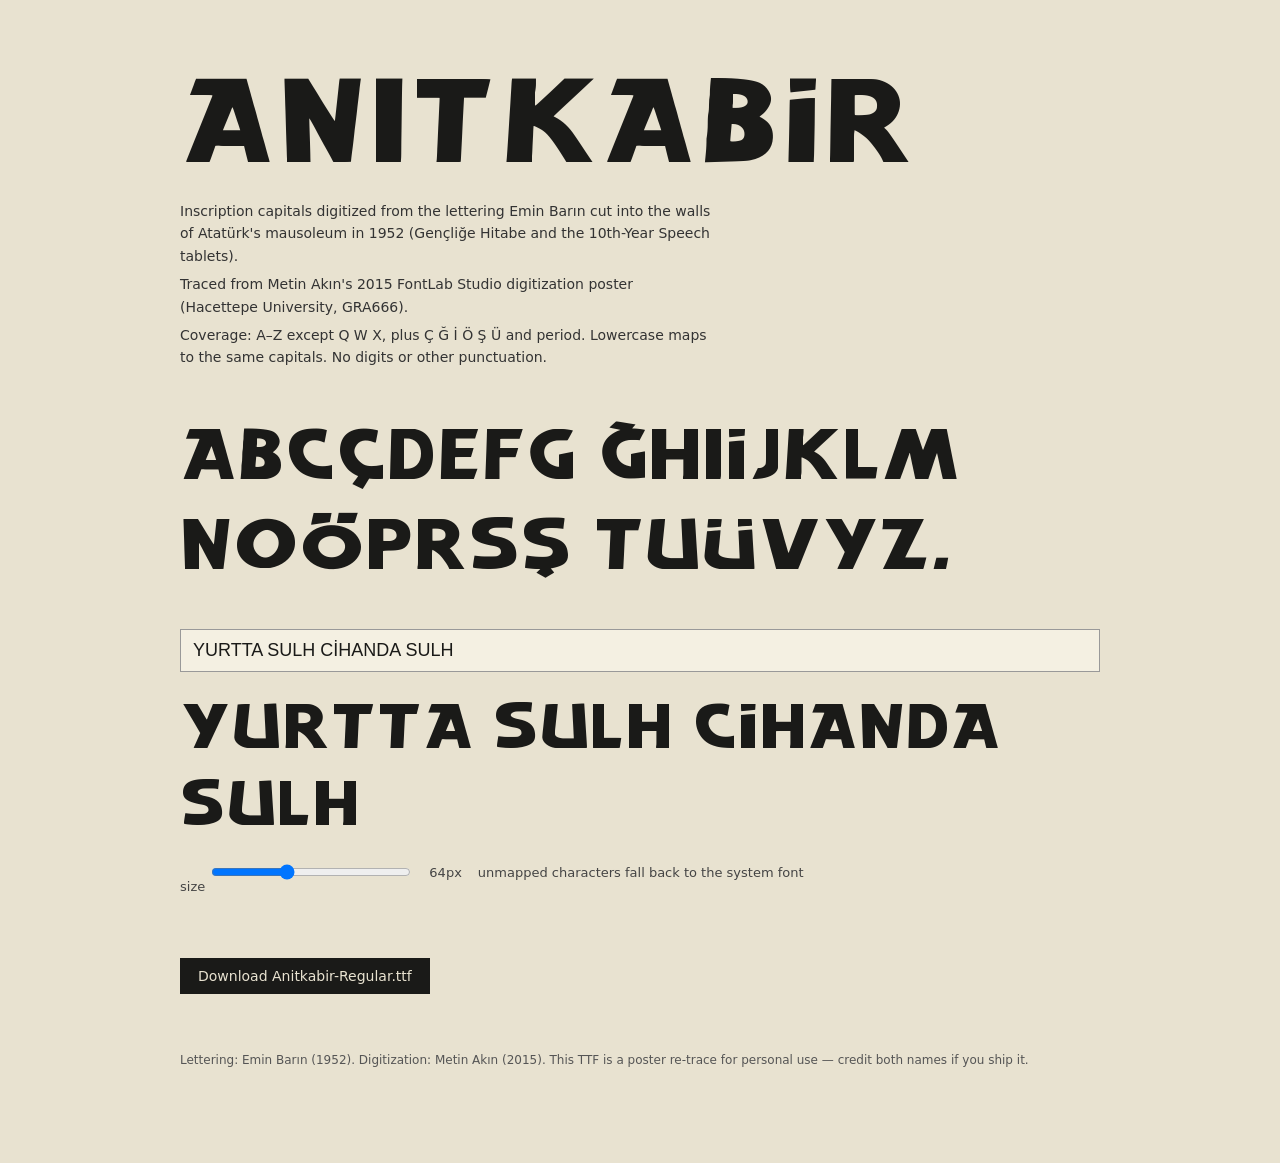
==== anitkabir/index.html @ 0dedbf35 "anitkabir: font showcase page + traced TTF" ====
<!doctype html>
<html lang="en">
<head>
<meta charset="utf-8">
<meta name="viewport" content="width=device-width, initial-scale=1">
<title>Anıtkabir — inscription typeface</title>
<style>
  @font-face {
    font-family: 'Anitkabir';
    src: url('Anitkabir-Regular.ttf') format('truetype');
    font-weight: normal;
    font-style: normal;
    font-display: swap;
  }
  * { box-sizing: border-box; }
  body {
    margin: 0;
    background: #e8e2d0;
    color: #1a1a18;
    font-family: ui-sans-serif, system-ui, Helvetica, Arial, sans-serif;
  }
  main { max-width: 960px; margin: 0 auto; padding: 48px 20px 80px; }
  h1 {
    font-family: 'Anitkabir', serif;
    font-weight: normal;
    font-size: clamp(56px, 10vw, 120px);
    margin: 0 0 8px;
    letter-spacing: 0.02em;
  }
  .meta { font-size: 14px; line-height: 1.6; max-width: 60ch; color: #333; }
  .meta p { margin: 6px 0; }
  .specimen {
    font-family: 'Anitkabir', serif;
    font-size: clamp(34px, 6vw, 72px);
    line-height: 1.25;
    margin: 40px 0;
    word-break: break-all;
  }
  .tester { margin: 40px 0; }
  .tester input {
    width: 100%;
    font-size: 18px;
    padding: 10px 12px;
    border: 1px solid #999;
    background: #f4f0e2;
    color: #1a1a18;
  }
  .tester .out {
    font-family: 'Anitkabir', serif;
    font-size: 64px;
    margin-top: 16px;
    min-height: 90px;
    word-break: break-word;
    line-height: 1.2;
  }
  .row { display: flex; gap: 16px; align-items: center; margin-top: 10px; font-size: 13px; color: #444; flex-wrap: wrap; }
  .row input[type=range] { width: 200px; }
  a.dl {
    display: inline-block;
    margin-top: 24px;
    padding: 10px 18px;
    background: #1a1a18;
    color: #e8e2d0;
    text-decoration: none;
    font-size: 14px;
  }
  footer { margin-top: 56px; font-size: 12px; color: #555; line-height: 1.7; }
  code { background: #ddd6c2; padding: 1px 5px; }
</style>
</head>
<body>
<main>
  <h1>ANITKABİR</h1>
  <div class="meta">
    <p>Inscription capitals digitized from the lettering Emin Barın cut into the walls of
    Atatürk's mausoleum in 1952 (Gençliğe Hitabe and the 10th-Year Speech tablets).</p>
    <p>Traced from Metin Akın's 2015 FontLab Studio digitization poster
    (Hacettepe University, GRA666).</p>
    <p>Coverage: A–Z except Q W X, plus Ç Ğ İ Ö Ş Ü and period.
    Lowercase maps to the same capitals. No digits or other punctuation.</p>
  </div>

  <div class="specimen">ABCÇDEFG ĞHIİJKLM<br>NOÖPRSŞ TUÜVYZ.</div>

  <div class="tester">
    <input id="t" type="text" value="YURTTA SULH CİHANDA SULH" autocomplete="off" spellcheck="false">
    <div class="out" id="o">YURTTA SULH CİHANDA SULH</div>
    <div class="row">
      <label>size <input id="s" type="range" min="24" max="140" value="64"></label>
      <span id="sv">64px</span>
      <span>unmapped characters fall back to the system font</span>
    </div>
  </div>

  <a class="dl" href="Anitkabir-Regular.ttf" download>Download Anitkabir-Regular.ttf</a>

  <footer>
    <p>Lettering: Emin Barın (1952). Digitization: Metin Akın (2015).
    This TTF is a poster re-trace for personal use — credit both names if you ship it.</p>
  </footer>
</main>
<script>
  const t = document.getElementById('t'), o = document.getElementById('o'),
        s = document.getElementById('s'), sv = document.getElementById('sv');
  t.addEventListener('input', () => o.textContent = t.value || ' ');
  s.addEventListener('input', () => { o.style.fontSize = s.value + 'px'; sv.textContent = s.value + 'px'; });
</script>
</body>
</html>
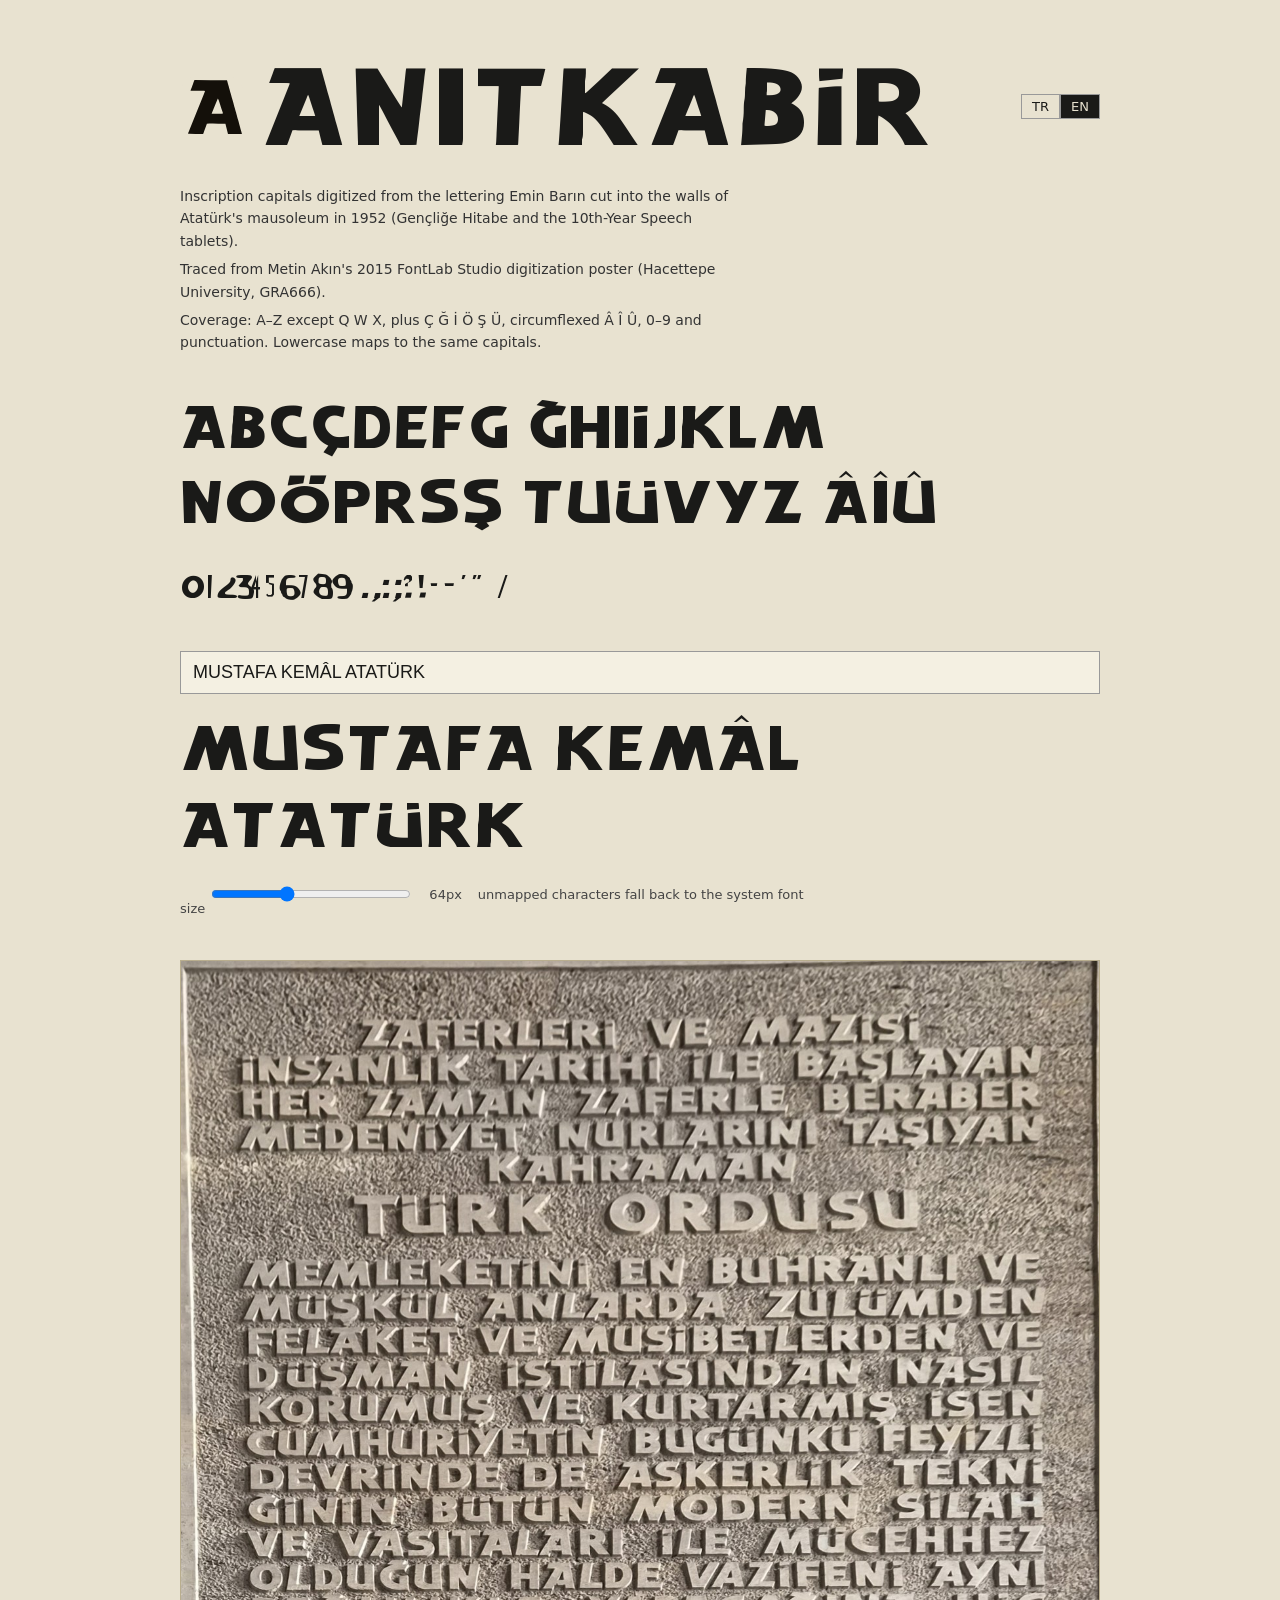
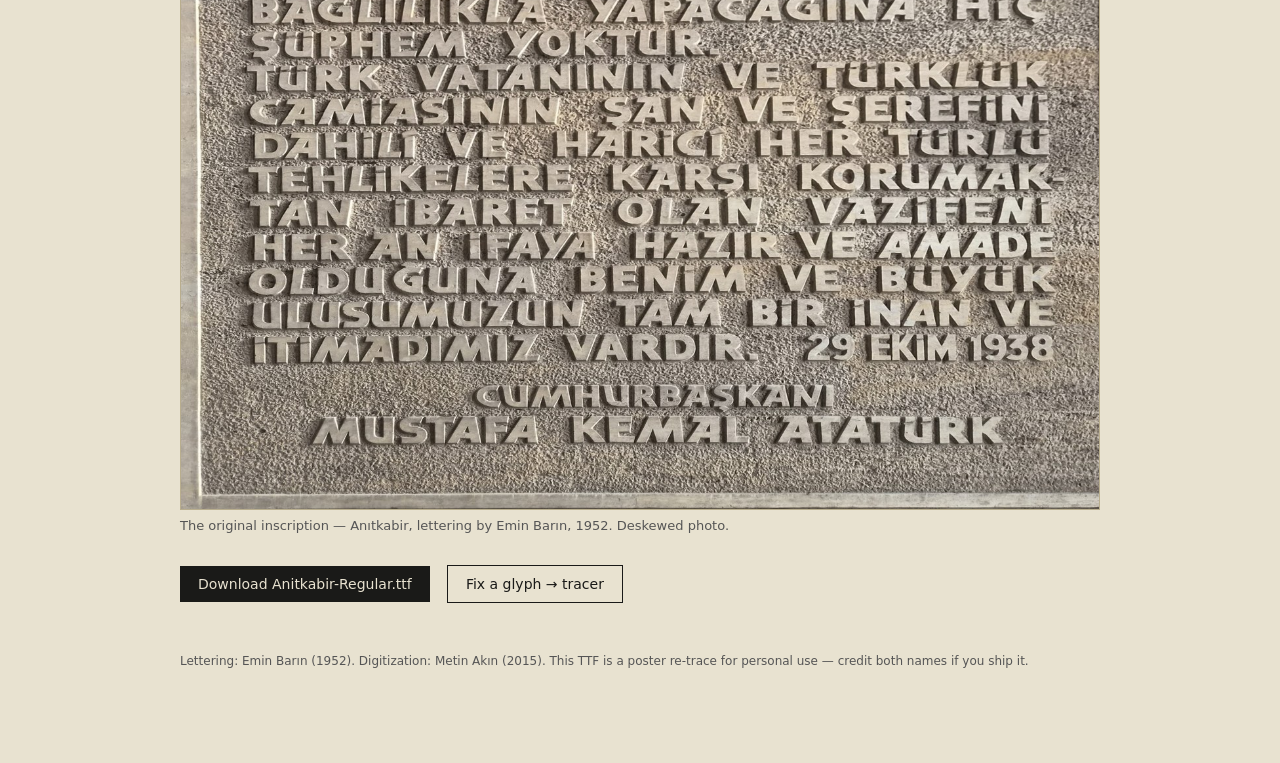
==== commit 22149330: "anitkabir: şapkalı letters, punctuation, digits, TR/EN page, tracer, tablet photo" ====
--- a/anitkabir/index.html
+++ b/anitkabir/index.html
@@ -1,9 +1,10 @@
 <!doctype html>
-<html lang="en">
+<html lang="tr">
 <head>
 <meta charset="utf-8">
 <meta name="viewport" content="width=device-width, initial-scale=1">
-<title>Anıtkabir — inscription typeface</title>
+<title>Anıtkabir — kitabe yazısı</title>
+<link rel="icon" type="image/svg+xml" href="logo.svg">
 <style>
   @font-face {
     font-family: 'Anitkabir';
@@ -19,24 +20,33 @@
     color: #1a1a18;
     font-family: ui-sans-serif, system-ui, Helvetica, Arial, sans-serif;
   }
-  main { max-width: 960px; margin: 0 auto; padding: 48px 20px 80px; }
+  main { max-width: 960px; margin: 0 auto; padding: 40px 20px 80px; }
+  header { display: flex; align-items: center; gap: 16px; }
+  header img.mark { width: 64px; height: 60px; }
+  .lang { margin-left: auto; font-size: 13px; }
+  .lang button {
+    background: none; border: 1px solid #999; padding: 4px 10px;
+    cursor: pointer; font: inherit; color: #1a1a18;
+  }
+  .lang button.on { background: #1a1a18; color: #e8e2d0; }
   h1 {
     font-family: 'Anitkabir', serif;
     font-weight: normal;
-    font-size: clamp(56px, 10vw, 120px);
-    margin: 0 0 8px;
+    font-size: clamp(56px, 10vw, 110px);
+    margin: 0;
     letter-spacing: 0.02em;
   }
-  .meta { font-size: 14px; line-height: 1.6; max-width: 60ch; color: #333; }
+  .meta { font-size: 14px; line-height: 1.6; max-width: 62ch; color: #333; margin-top: 12px; }
   .meta p { margin: 6px 0; }
   .specimen {
     font-family: 'Anitkabir', serif;
-    font-size: clamp(34px, 6vw, 72px);
+    font-size: clamp(30px, 5.4vw, 60px);
     line-height: 1.25;
-    margin: 40px 0;
+    margin: 36px 0;
     word-break: break-all;
   }
-  .tester { margin: 40px 0; }
+  .specimen .punct { font-size: 0.55em; }
+  .tester { margin: 36px 0; }
   .tester input {
     width: 100%;
     font-size: 18px;
@@ -55,7 +65,10 @@
   }
   .row { display: flex; gap: 16px; align-items: center; margin-top: 10px; font-size: 13px; color: #444; flex-wrap: wrap; }
   .row input[type=range] { width: 200px; }
-  a.dl {
+  figure { margin: 44px 0 8px; }
+  figure img { width: 100%; border: 1px solid #b9ae8e; display: block; }
+  figcaption { font-size: 13px; color: #555; margin-top: 8px; }
+  a.dl, a.ed {
     display: inline-block;
     margin-top: 24px;
     padding: 10px 18px;
@@ -64,46 +77,99 @@
     text-decoration: none;
     font-size: 14px;
   }
-  footer { margin-top: 56px; font-size: 12px; color: #555; line-height: 1.7; }
-  code { background: #ddd6c2; padding: 1px 5px; }
+  a.ed { background: none; color: #1a1a18; border: 1px solid #1a1a18; margin-left: 12px; }
+  footer { margin-top: 48px; font-size: 12px; color: #555; line-height: 1.7; }
 </style>
 </head>
 <body>
 <main>
-  <h1>ANITKABİR</h1>
+  <header>
+    <img class="mark" src="logo.svg" alt="Anıtkabir A">
+    <h1>ANITKABİR</h1>
+    <div class="lang">
+      <button id="btn-tr" class="on">TR</button><button id="btn-en">EN</button>
+    </div>
+  </header>
   <div class="meta">
-    <p>Inscription capitals digitized from the lettering Emin Barın cut into the walls of
-    Atatürk's mausoleum in 1952 (Gençliğe Hitabe and the 10th-Year Speech tablets).</p>
-    <p>Traced from Metin Akın's 2015 FontLab Studio digitization poster
-    (Hacettepe University, GRA666).</p>
-    <p>Coverage: A–Z except Q W X, plus Ç Ğ İ Ö Ş Ü and period.
-    Lowercase maps to the same capitals. No digits or other punctuation.</p>
+    <p data-i18n="intro"></p>
+    <p data-i18n="trace"></p>
+    <p data-i18n="cov"></p>
   </div>
 
-  <div class="specimen">ABCÇDEFG ĞHIİJKLM<br>NOÖPRSŞ TUÜVYZ.</div>
+  <div class="specimen">ABCÇDEFG ĞHIİJKLM<br>NOÖPRSŞ TUÜVYZ ÂÎÛ<br><span class="punct">0123456789 .,:;?!-–'" /</span></div>
 
   <div class="tester">
-    <input id="t" type="text" value="YURTTA SULH CİHANDA SULH" autocomplete="off" spellcheck="false">
-    <div class="out" id="o">YURTTA SULH CİHANDA SULH</div>
+    <input id="t" type="text" autocomplete="off" spellcheck="false">
+    <div class="out" id="o"></div>
     <div class="row">
-      <label>size <input id="s" type="range" min="24" max="140" value="64"></label>
+      <label><span data-i18n="size"></span> <input id="s" type="range" min="24" max="140" value="64"></label>
       <span id="sv">64px</span>
-      <span>unmapped characters fall back to the system font</span>
+      <span data-i18n="fallback"></span>
     </div>
   </div>
 
-  <a class="dl" href="Anitkabir-Regular.ttf" download>Download Anitkabir-Regular.ttf</a>
+  <figure>
+    <img src="tablet.jpg" alt="" data-i18n-alt="imgalt">
+    <figcaption data-i18n="caption"></figcaption>
+  </figure>
+
+  <a class="dl" href="Anitkabir-Regular.ttf" download data-i18n="dl"></a>
+  <a class="ed" href="editor/" data-i18n="ed"></a>
 
   <footer>
-    <p>Lettering: Emin Barın (1952). Digitization: Metin Akın (2015).
-    This TTF is a poster re-trace for personal use — credit both names if you ship it.</p>
+    <p data-i18n="credit"></p>
   </footer>
 </main>
 <script>
-  const t = document.getElementById('t'), o = document.getElementById('o'),
-        s = document.getElementById('s'), sv = document.getElementById('sv');
-  t.addEventListener('input', () => o.textContent = t.value || ' ');
-  s.addEventListener('input', () => { o.style.fontSize = s.value + 'px'; sv.textContent = s.value + 'px'; });
+const I18N = {
+  tr: {
+    doc: 'Kitabe yazısı',
+    intro: "1952'de Emin Barın'ın Anıtkabir duvarlarına işlediği kitabe harflerinden sayısallaştırılmış büyük harf fontu (Gençliğe Hitabe ve Onuncu Yıl Nutku tabletleri).",
+    trace: "Metin Akın'ın 2015 FontLab Studio dijitalleştirme posterinden izlendi (Hacettepe Üniversitesi, GRA666).",
+    cov: "Kapsam: Q W X dışında A–Z, ayrıca Ç Ğ İ Ö Ş Ü, şapkalı Â Î Û, 0–9 ve noktalama işaretleri. Küçük harfler aynı büyük harflere eşlenir.",
+    size: 'boyut',
+    fallback: 'tanımsız karakterler sistem fontuna düşer',
+    caption: 'Özgün kitabe — Anıtkabir, Emin Barın, 1952. Fontta İ ile Â şapkası taş üzerinden modellendi.',
+    imgalt: 'Anıtkabir kitabesi, perspektif düzeltilmiş fotoğraf',
+    dl: 'Anitkabir-Regular.ttf indir',
+    ed: 'Bir harfi düzelt → tracer',
+    credit: 'Harf çizimi: Emin Barın (1952). Sayısallaştırma: Metin Akın (2015). Bu TTF poster üzerinden izlenmiştir — kişisel kullanım için; yayınlarsanız iki ismi de anın.',
+    ph: 'YURTTA SULH CİHANDA SULH'
+  },
+  en: {
+    doc: 'Inscription typeface',
+    intro: "Inscription capitals digitized from the lettering Emin Barın cut into the walls of Atatürk's mausoleum in 1952 (Gençliğe Hitabe and the 10th-Year Speech tablets).",
+    trace: "Traced from Metin Akın's 2015 FontLab Studio digitization poster (Hacettepe University, GRA666).",
+    cov: "Coverage: A–Z except Q W X, plus Ç Ğ İ Ö Ş Ü, circumflexed Â Î Û, 0–9 and punctuation. Lowercase maps to the same capitals.",
+    size: 'size',
+    fallback: 'unmapped characters fall back to the system font',
+    caption: 'The original inscription — Anıtkabir, lettering by Emin Barın, 1952. Deskewed photo.',
+    imgalt: 'The Anıtkabir inscription, perspective-corrected photo',
+    dl: 'Download Anitkabir-Regular.ttf',
+    ed: 'Fix a glyph → tracer',
+    credit: 'Lettering: Emin Barın (1952). Digitization: Metin Akın (2015). This TTF is a poster re-trace for personal use — credit both names if you ship it.',
+    ph: 'MUSTAFA KEMÂL ATATÜRK'
+  }
+};
+const t = document.getElementById('t'), o = document.getElementById('o'),
+      s = document.getElementById('s'), sv = document.getElementById('sv');
+function setLang(l) {
+  document.documentElement.lang = l;
+  document.title = 'Anıtkabir — ' + I18N[l].doc;
+  document.querySelectorAll('[data-i18n]').forEach(e => e.textContent = I18N[l][e.dataset.i18n]);
+  document.querySelectorAll('[data-i18n-alt]').forEach(e => e.alt = I18N[l][e.dataset.i18nAlt]);
+  document.getElementById('btn-tr').classList.toggle('on', l === 'tr');
+  document.getElementById('btn-en').classList.toggle('on', l === 'en');
+  if (!t.dataset.typed) { t.value = I18N[l].ph; o.textContent = I18N[l].ph; }
+  try { localStorage.aklang = l; } catch(e) {}
+}
+document.getElementById('btn-tr').onclick = () => setLang('tr');
+document.getElementById('btn-en').onclick = () => setLang('en');
+t.addEventListener('input', () => { t.dataset.typed = 1; o.textContent = t.value || ' '; });
+s.addEventListener('input', () => { o.style.fontSize = s.value + 'px'; sv.textContent = s.value + 'px'; });
+let l = 'tr';
+try { l = localStorage.aklang || (navigator.language || '').startsWith('en') && 'en' || 'tr'; } catch(e) {}
+setLang(l);
 </script>
 </body>
 </html>
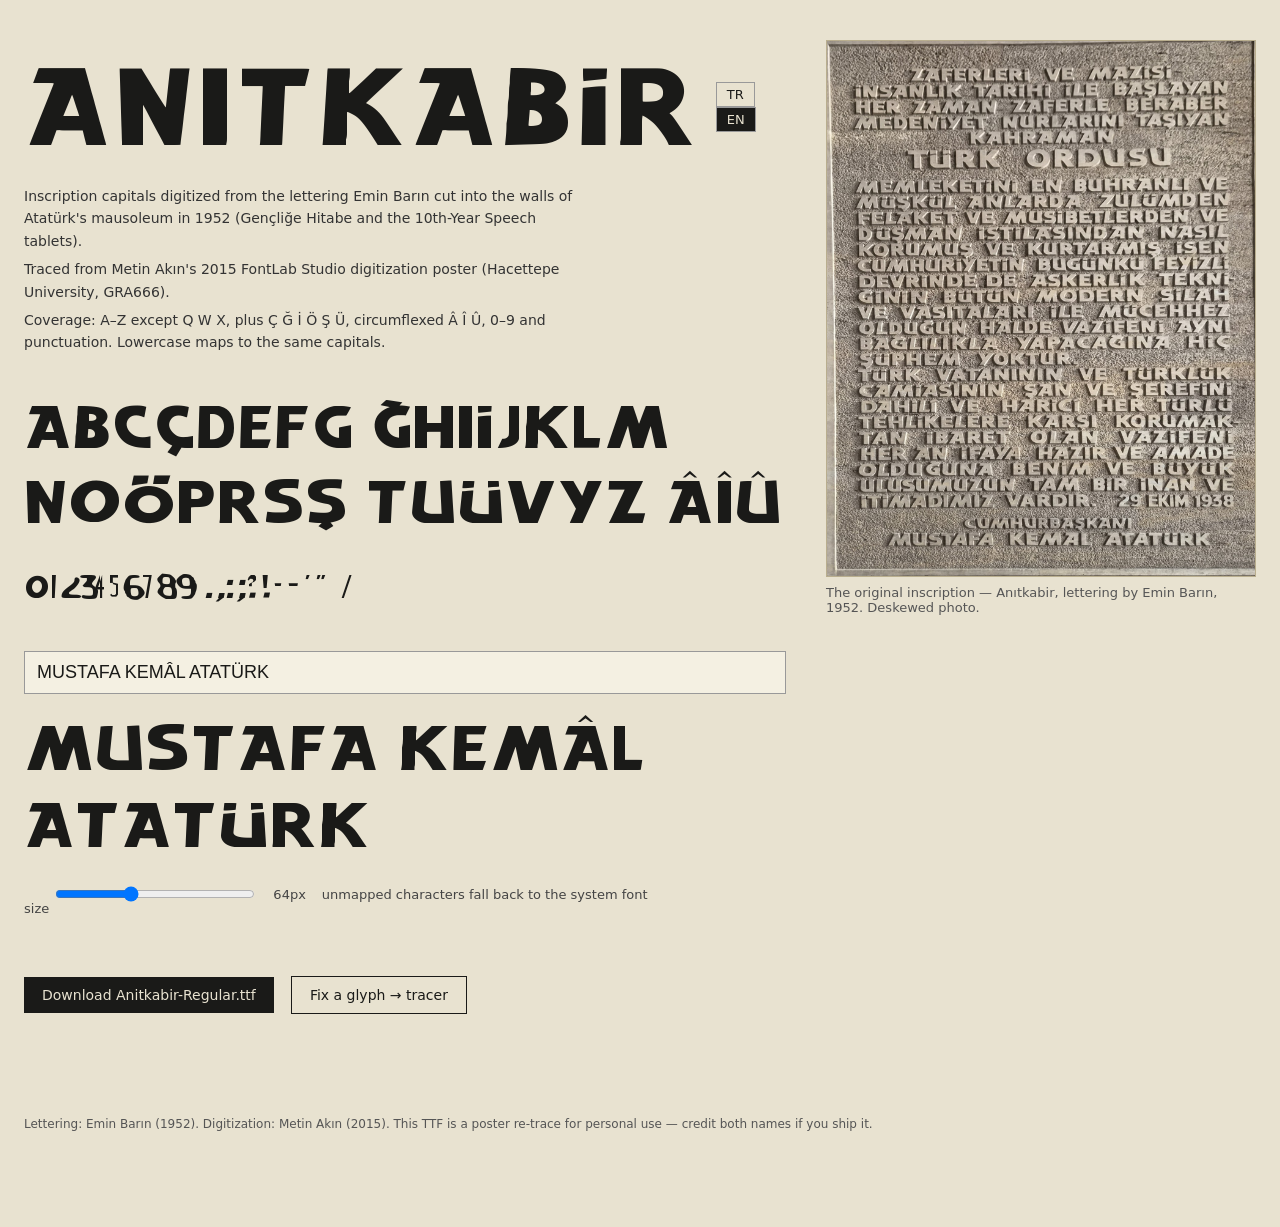
==== commit c3428210: "anitkabir: drop header logo; two-column layout (content | tablet photo)" ====
--- a/anitkabir/index.html
+++ b/anitkabir/index.html
@@ -20,9 +20,10 @@
     color: #1a1a18;
     font-family: ui-sans-serif, system-ui, Helvetica, Arial, sans-serif;
   }
-  main { max-width: 960px; margin: 0 auto; padding: 40px 20px 80px; }
+  main { max-width: 1360px; margin: 0 auto; padding: 40px 24px 80px;
+         display: grid; grid-template-columns: minmax(0,1fr) 430px; gap: 40px; }
+  @media (max-width: 940px) { main { grid-template-columns: 1fr; } }
   header { display: flex; align-items: center; gap: 16px; }
-  header img.mark { width: 64px; height: 60px; }
   .lang { margin-left: auto; font-size: 13px; }
   .lang button {
     background: none; border: 1px solid #999; padding: 4px 10px;
@@ -65,7 +66,8 @@
   }
   .row { display: flex; gap: 16px; align-items: center; margin-top: 10px; font-size: 13px; color: #444; flex-wrap: wrap; }
   .row input[type=range] { width: 200px; }
-  figure { margin: 44px 0 8px; }
+  figure { margin: 0; }
+  figure img { position: sticky; top: 24px; }
   figure img { width: 100%; border: 1px solid #b9ae8e; display: block; }
   figcaption { font-size: 13px; color: #555; margin-top: 8px; }
   a.dl, a.ed {
@@ -78,13 +80,13 @@
     font-size: 14px;
   }
   a.ed { background: none; color: #1a1a18; border: 1px solid #1a1a18; margin-left: 12px; }
-  footer { margin-top: 48px; font-size: 12px; color: #555; line-height: 1.7; }
+  footer { margin-top: 48px; font-size: 12px; color: #555; line-height: 1.7; grid-column: 1/-1; }
 </style>
 </head>
 <body>
 <main>
+  <div class="col">
   <header>
-    <img class="mark" src="logo.svg" alt="Anıtkabir A">
     <h1>ANITKABİR</h1>
     <div class="lang">
       <button id="btn-tr" class="on">TR</button><button id="btn-en">EN</button>
@@ -108,13 +110,14 @@
     </div>
   </div>
 
+  <a class="dl" href="Anitkabir-Regular.ttf" download data-i18n="dl"></a>
+  <a class="ed" href="/fonteditor/?set=anitkabir" data-i18n="ed"></a>
+  </div>
+
   <figure>
     <img src="tablet.jpg" alt="" data-i18n-alt="imgalt">
     <figcaption data-i18n="caption"></figcaption>
   </figure>
-
-  <a class="dl" href="Anitkabir-Regular.ttf" download data-i18n="dl"></a>
-  <a class="ed" href="editor/" data-i18n="ed"></a>
 
   <footer>
     <p data-i18n="credit"></p>
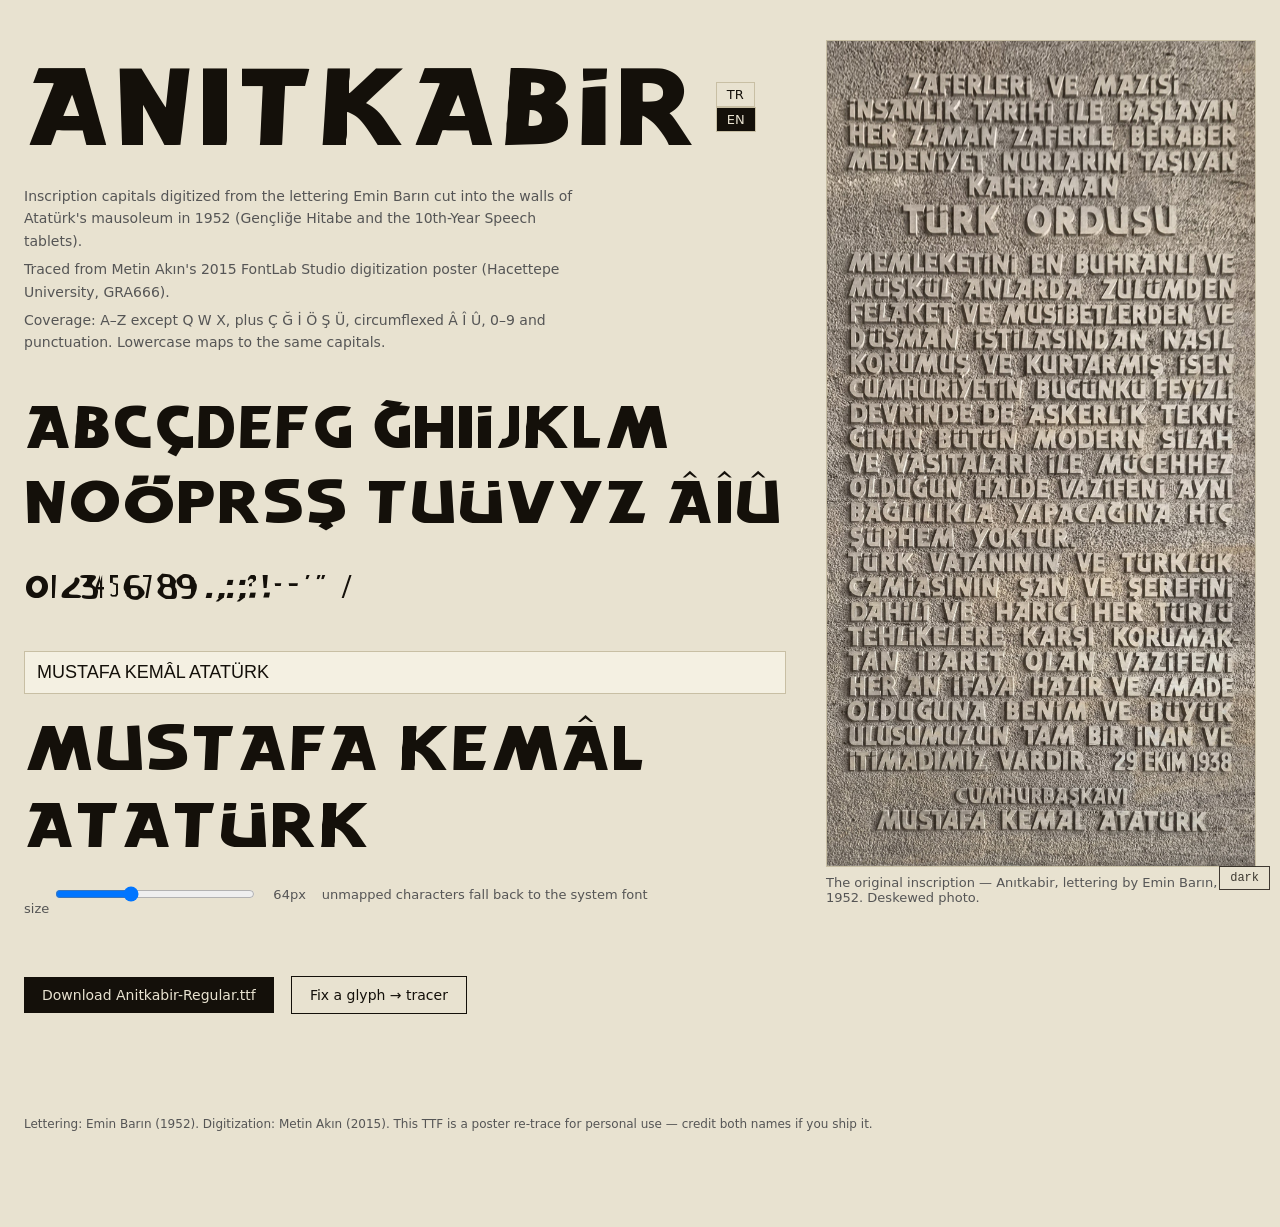
==== commit 43b43e8a: "shared UI framework + dark mode across apps - shared/ui.css: design tokens (bg/ink/line/acc/panel + " ====
--- a/anitkabir/index.html
+++ b/anitkabir/index.html
@@ -5,6 +5,8 @@
 <meta name="viewport" content="width=device-width, initial-scale=1">
 <title>Anıtkabir — kitabe yazısı</title>
 <link rel="icon" type="image/svg+xml" href="logo.svg">
+<link rel="stylesheet" href="/shared/ui.css">
+<script src="/shared/ui.js"></script>
 <style>
   @font-face {
     font-family: 'Anitkabir';
@@ -16,8 +18,6 @@
   * { box-sizing: border-box; }
   body {
     margin: 0;
-    background: #e8e2d0;
-    color: #1a1a18;
     font-family: ui-sans-serif, system-ui, Helvetica, Arial, sans-serif;
   }
   main { max-width: 1360px; margin: 0 auto; padding: 40px 24px 80px;
@@ -26,10 +26,10 @@
   header { display: flex; align-items: center; gap: 16px; }
   .lang { margin-left: auto; font-size: 13px; }
   .lang button {
-    background: none; border: 1px solid #999; padding: 4px 10px;
-    cursor: pointer; font: inherit; color: #1a1a18;
+    background: none; border: 1px solid var(--line); padding: 4px 10px;
+    cursor: pointer; font: inherit; color: var(--ink);
   }
-  .lang button.on { background: #1a1a18; color: #e8e2d0; }
+  .lang button.on { background: var(--ink); color: var(--bg); }
   h1 {
     font-family: 'Anitkabir', serif;
     font-weight: normal;
@@ -37,7 +37,7 @@
     margin: 0;
     letter-spacing: 0.02em;
   }
-  .meta { font-size: 14px; line-height: 1.6; max-width: 62ch; color: #333; margin-top: 12px; }
+  .meta { font-size: 14px; line-height: 1.6; max-width: 62ch; color: var(--ink2); margin-top: 12px; }
   .meta p { margin: 6px 0; }
   .specimen {
     font-family: 'Anitkabir', serif;
@@ -52,9 +52,6 @@
     width: 100%;
     font-size: 18px;
     padding: 10px 12px;
-    border: 1px solid #999;
-    background: #f4f0e2;
-    color: #1a1a18;
   }
   .tester .out {
     font-family: 'Anitkabir', serif;
@@ -64,23 +61,23 @@
     word-break: break-word;
     line-height: 1.2;
   }
-  .row { display: flex; gap: 16px; align-items: center; margin-top: 10px; font-size: 13px; color: #444; flex-wrap: wrap; }
+  .row { display: flex; gap: 16px; align-items: center; margin-top: 10px; font-size: 13px; color: var(--ink2); flex-wrap: wrap; }
   .row input[type=range] { width: 200px; }
   figure { margin: 0; }
   figure img { position: sticky; top: 24px; }
-  figure img { width: 100%; border: 1px solid #b9ae8e; display: block; }
-  figcaption { font-size: 13px; color: #555; margin-top: 8px; }
+  figure img { width: 100%; border: 1px solid var(--line); display: block; }
+  figcaption { font-size: 13px; color: var(--ink2); margin-top: 8px; }
   a.dl, a.ed {
     display: inline-block;
     margin-top: 24px;
     padding: 10px 18px;
-    background: #1a1a18;
-    color: #e8e2d0;
+    background: var(--ink);
+    color: var(--bg);
     text-decoration: none;
     font-size: 14px;
   }
-  a.ed { background: none; color: #1a1a18; border: 1px solid #1a1a18; margin-left: 12px; }
-  footer { margin-top: 48px; font-size: 12px; color: #555; line-height: 1.7; grid-column: 1/-1; }
+  a.ed { background: none; color: var(--ink); border: 1px solid var(--ink); margin-left: 12px; }
+  footer { margin-top: 48px; font-size: 12px; color: var(--ink2); line-height: 1.7; grid-column: 1/-1; }
 </style>
 </head>
 <body>
--- a/shared/ui.css
+++ b/shared/ui.css
@@ -0,0 +1,32 @@
+/* dutluk shared UI — tokens + dark theme + theme toggle button.
+   Apps: <link rel="stylesheet" href="/shared/ui.css"> then <script src="/shared/ui.js"></script> in <head>.
+   Theme resolution: data-theme attr > localStorage du_theme > prefers-color-scheme. */
+:root{
+  --bg:#e8e2d0; --ink:#14100a; --line:#c8bfa4; --acc:#8a6d3b;
+  --panel:#efe9d8; --panel2:#f4f0e2; --ink2:#555; --danger:#b00;
+  --fill:rgba(20,16,10,.13); --accf:rgba(138,109,59,.6);
+  --shadow:rgba(0,0,0,.25);
+}
+:root[data-theme=dark]{
+  --bg:#1b1812; --ink:#e8e2d0; --line:#4a4030; --acc:#c9a86a;
+  --panel:#242019; --panel2:#2b251b; --ink2:#a99e85; --danger:#e06060;
+  --fill:rgba(232,226,208,.10); --accf:rgba(201,168,106,.6);
+  --shadow:rgba(0,0,0,.55);
+}
+@media (prefers-color-scheme:dark){
+  :root:not([data-theme]){
+    --bg:#1b1812; --ink:#e8e2d0; --line:#4a4030; --acc:#c9a86a;
+    --panel:#242019; --panel2:#2b251b; --ink2:#a99e85; --danger:#e06060;
+    --fill:rgba(232,226,208,.10); --accf:rgba(201,168,106,.6);
+    --shadow:rgba(0,0,0,.55);
+  }
+}
+body{background:var(--bg);color:var(--ink)}
+button,.btn{color:var(--ink);font:inherit}
+button,.btn{border:1px solid var(--ink);background:none;cursor:pointer}
+button:hover,.btn:hover{background:var(--ink);color:var(--bg)}
+input,textarea,select{border:1px solid var(--line);background:var(--panel2);color:var(--ink)}
+a{color:var(--ink)}
+canvas{border:1px solid var(--line);background:var(--panel)}
+#du-theme{position:fixed;right:10px;bottom:10px;z-index:99;
+  font:12px ui-monospace,Menlo,Consolas,monospace;padding:4px 10px;opacity:.8}
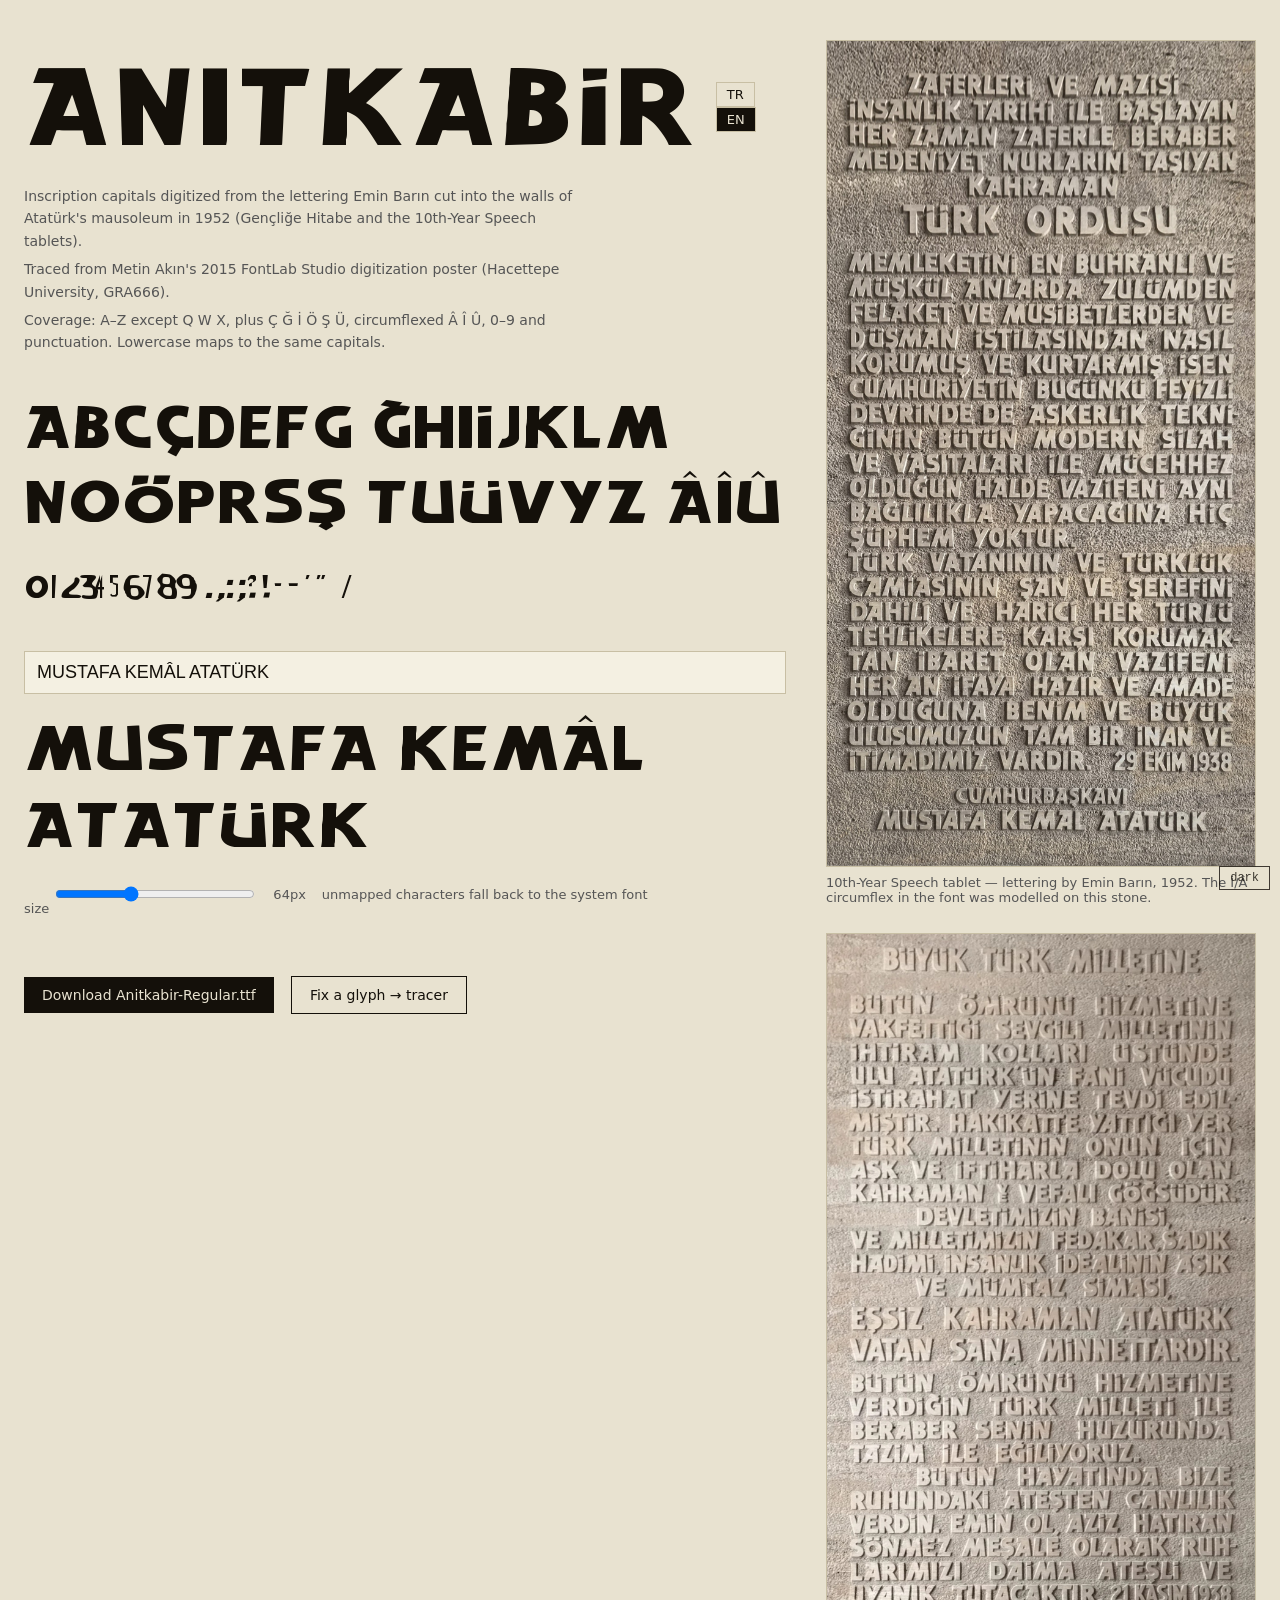
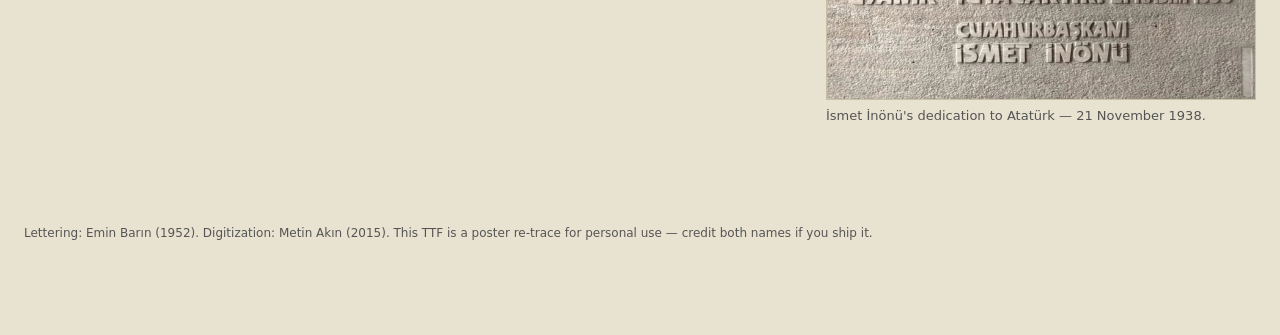
==== commit 35322daf: "warp: move to top-level /warp/ — its own app, not part of fonteditor" ====
--- a/anitkabir/index.html
+++ b/anitkabir/index.html
@@ -63,8 +63,8 @@
   }
   .row { display: flex; gap: 16px; align-items: center; margin-top: 10px; font-size: 13px; color: var(--ink2); flex-wrap: wrap; }
   .row input[type=range] { width: 200px; }
+  .photos { display: flex; flex-direction: column; gap: 28px; }
   figure { margin: 0; }
-  figure img { position: sticky; top: 24px; }
   figure img { width: 100%; border: 1px solid var(--line); display: block; }
   figcaption { font-size: 13px; color: var(--ink2); margin-top: 8px; }
   a.dl, a.ed {
@@ -111,10 +111,16 @@
   <a class="ed" href="/fonteditor/?set=anitkabir" data-i18n="ed"></a>
   </div>
 
+  <div class="photos">
   <figure>
     <img src="tablet.jpg" alt="" data-i18n-alt="imgalt">
     <figcaption data-i18n="caption"></figcaption>
   </figure>
+  <figure>
+    <img src="tablet2.jpg" alt="" data-i18n-alt="imgalt2">
+    <figcaption data-i18n="caption2"></figcaption>
+  </figure>
+  </div>
 
   <footer>
     <p data-i18n="credit"></p>
@@ -129,8 +135,10 @@
     cov: "Kapsam: Q W X dışında A–Z, ayrıca Ç Ğ İ Ö Ş Ü, şapkalı Â Î Û, 0–9 ve noktalama işaretleri. Küçük harfler aynı büyük harflere eşlenir.",
     size: 'boyut',
     fallback: 'tanımsız karakterler sistem fontuna düşer',
-    caption: 'Özgün kitabe — Anıtkabir, Emin Barın, 1952. Fontta İ ile Â şapkası taş üzerinden modellendi.',
+    caption: 'Onuncu Yıl Nutku kitabesi — Emin Barın, 1952. Fontta İ ile Â şapkası bu taş üzerinden modellendi.',
+    caption2: 'İsmet İnönü\'nün Atatürk\'e ithaf kitabesi — 21 Kasım 1938.',
     imgalt: 'Anıtkabir kitabesi, perspektif düzeltilmiş fotoğraf',
+    imgalt2: 'İsmet İnönü\'nün ithaf kitabesi, perspektif düzeltilmiş fotoğraf',
     dl: 'Anitkabir-Regular.ttf indir',
     ed: 'Bir harfi düzelt → tracer',
     credit: 'Harf çizimi: Emin Barın (1952). Sayısallaştırma: Metin Akın (2015). Bu TTF poster üzerinden izlenmiştir — kişisel kullanım için; yayınlarsanız iki ismi de anın.',
@@ -143,8 +151,10 @@
     cov: "Coverage: A–Z except Q W X, plus Ç Ğ İ Ö Ş Ü, circumflexed Â Î Û, 0–9 and punctuation. Lowercase maps to the same capitals.",
     size: 'size',
     fallback: 'unmapped characters fall back to the system font',
-    caption: 'The original inscription — Anıtkabir, lettering by Emin Barın, 1952. Deskewed photo.',
+    caption: '10th-Year Speech tablet — lettering by Emin Barın, 1952. The İ/Â circumflex in the font was modelled on this stone.',
+    caption2: 'İsmet İnönü\'s dedication to Atatürk — 21 November 1938.',
     imgalt: 'The Anıtkabir inscription, perspective-corrected photo',
+    imgalt2: 'İsmet İnönü\'s dedication tablet, perspective-corrected photo',
     dl: 'Download Anitkabir-Regular.ttf',
     ed: 'Fix a glyph → tracer',
     credit: 'Lettering: Emin Barın (1952). Digitization: Metin Akın (2015). This TTF is a poster re-trace for personal use — credit both names if you ship it.',
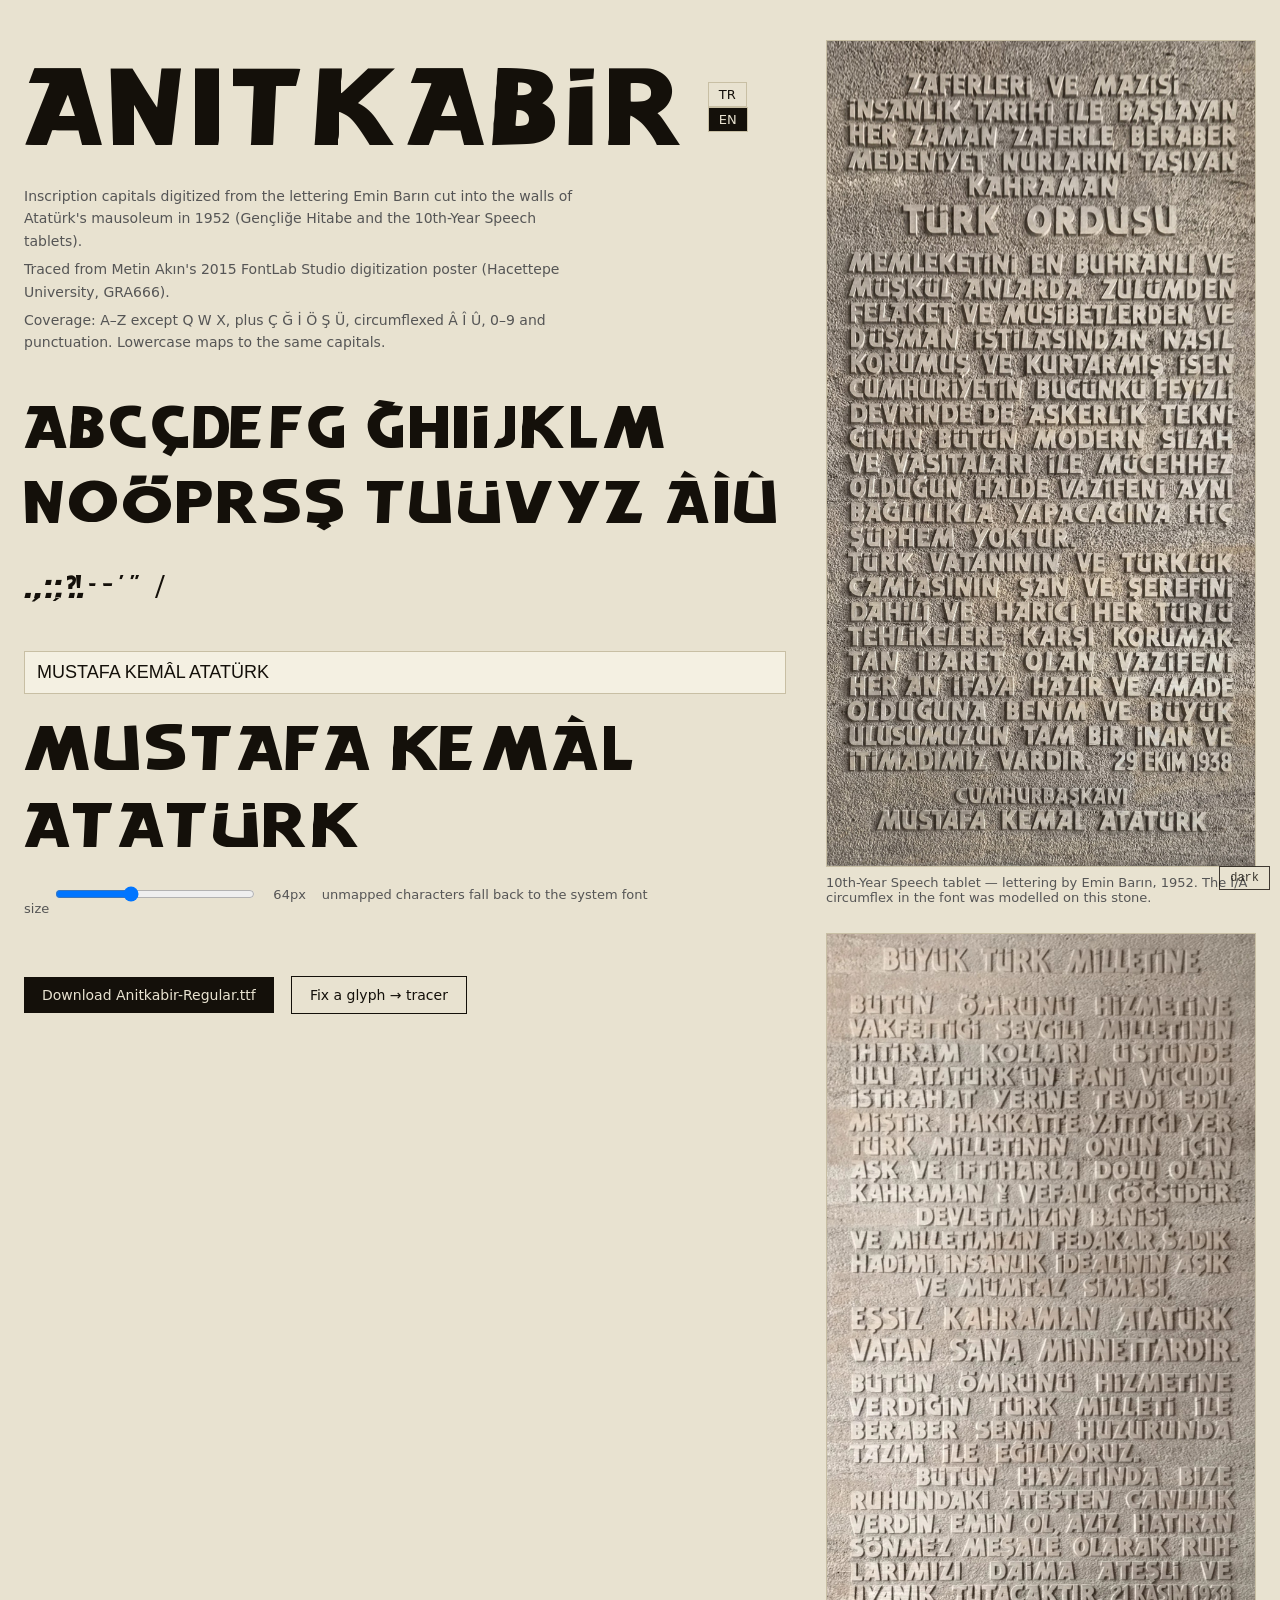
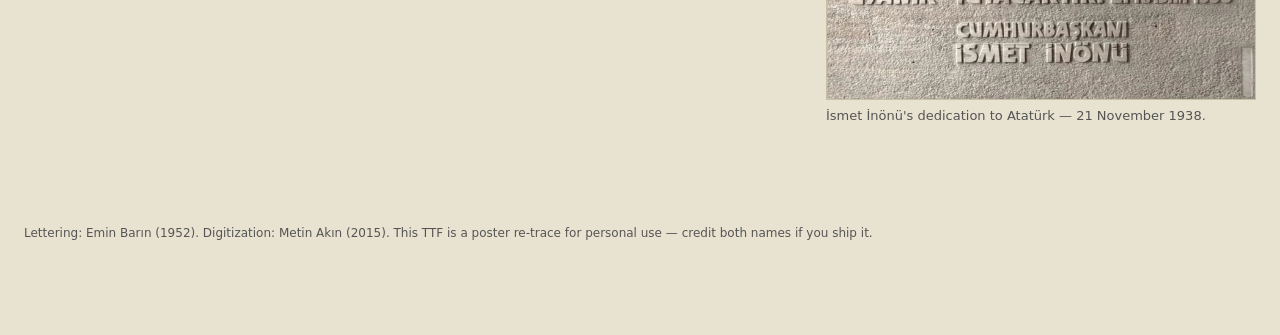
==== commit 1bd9c21c: "anitkabir: specimen lists letters only (digits stay in font)" ====
--- a/anitkabir/index.html
+++ b/anitkabir/index.html
@@ -95,7 +95,7 @@
     <p data-i18n="cov"></p>
   </div>
 
-  <div class="specimen">ABCÇDEFG ĞHIİJKLM<br>NOÖPRSŞ TUÜVYZ ÂÎÛ<br><span class="punct">0123456789 .,:;?!-–'" /</span></div>
+  <div class="specimen">ABCÇDEFG ĞHIİJKLM<br>NOÖPRSŞ TUÜVYZ ÂÎÛ<br><span class="punct">.,:;?!-–'" /</span></div>
 
   <div class="tester">
     <input id="t" type="text" autocomplete="off" spellcheck="false">
